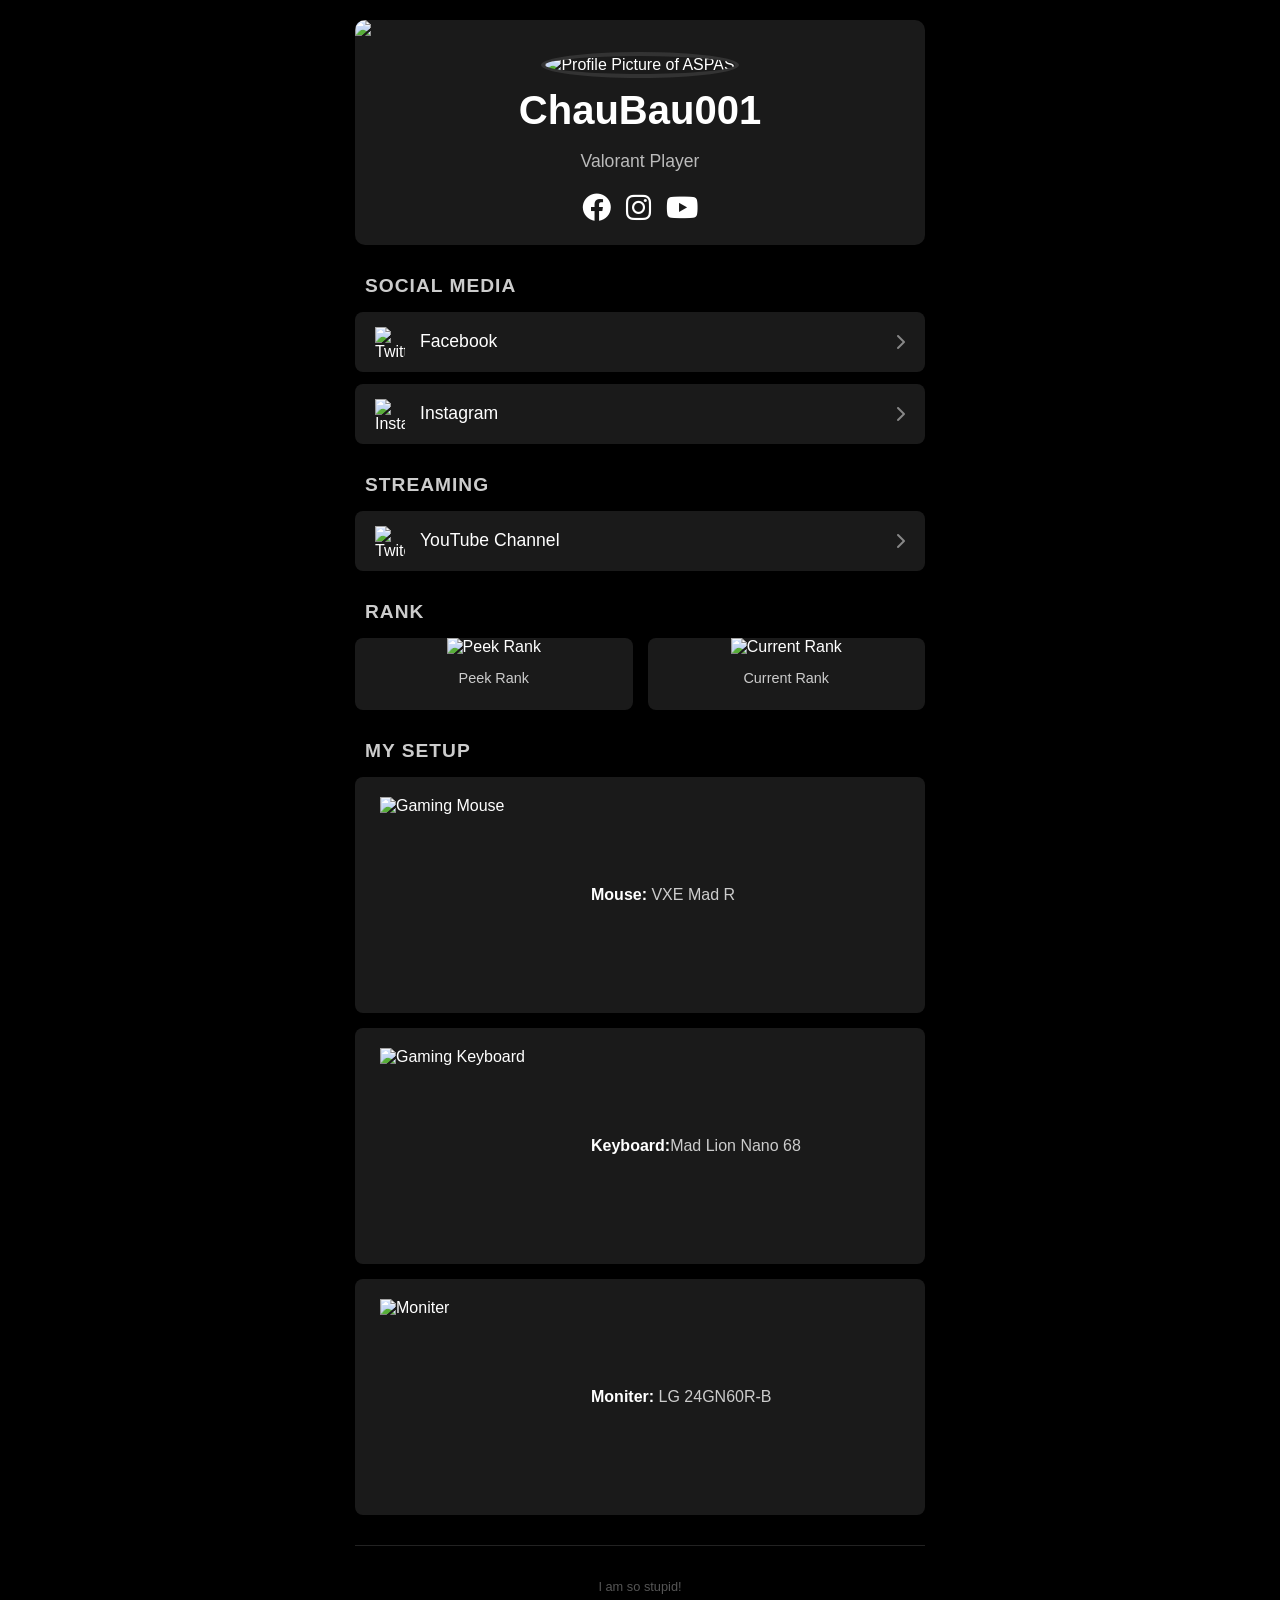
==== index.html @ 9842a7d6 "Add files via upload" ====
<!DOCTYPE html>
<html lang="en">
<head>
    <meta charset="UTF-8">
    <meta name="viewport" content="width=device-width, initial-scale=1.0">
    <title>ChauBau001</title>
    <link rel="stylesheet" href="style.css">
    <link rel="stylesheet" href="https://cdnjs.cloudflare.com/ajax/libs/font-awesome/6.0.0-beta3/css/all.min.css">
</head>
<body>
    <div class="container">
        <header class="profile-header">
            <img src="https://media.giphy.com/media/v1.Y2lkPTc5MGI3NjExNnAzNDZuN2w3YjQzc21jbG5iaDZieTc4cjFhYW05NGp6cWQyaWdjYSZlcD12MV9naWZzX3NlYXJjaCZjdD1n/nXsJ1PisHaNwPRmz2m/giphy.gif" alt=" " class="banner-image">
            <div class="profile-info">
                <img src="https://yt3.googleusercontent.com/sJL0ijqYindEaPRQF62RNKsatrH18w9IG0KDv1vnXVtsLV7MeM3nm4LYI5DxP1BzamYHtDTQ=s160-c-k-c0x00ffffff-no-rj" alt="Profile Picture of ASPAS" class="profile-picture">
                <h1>ChauBau001</h1>
                <p class="tagline">Valorant Player</p>
                <div class="social-links">
                    <a href="https://www.facebook.com/tran.uc.minh.chien" target="_blank" aria-label="Facebook"><i class="fab fa-facebook"></i></a>
                    <a href="https://www.instagram.com/chau_bau001" target="_blank" aria-label="Instagram"><i class="fab fa-instagram"></i></a>
                    <a href="https://www.youtube.com/@chaubau6773" target="_blank" aria-label="YouTube"><i class="fab fa-youtube"></i></a>
                    </div>
            </div>
        </header>

        <main class="links-section">
            <section class="link-category">
                <h2 class="category-title">Social Media</h2>
                <a href="https://www.facebook.com/tran.uc.minh.chien" target="_blank" class="link-button">
                    <div class="button-content">
                        <img src="https://img.favpng.com/13/22/2/facebook-scalable-vector-graphics-icon-png-favpng-jfmfMWHVf685LcuKa5WC1jEVK.jpg" alt="Twitter Icon" class="link-icon">
                        <span>Facebook</span>
                    </div>
                    <i class="fas fa-chevron-right arrow-icon"></i>
                </a>
                <a href="https://www.instagram.com/chau_bau001" target="_blank" class="link-button">
                    <div class="button-content">
                        <img src="https://static.vecteezy.com/system/resources/previews/042/148/632/non_2x/instagram-logo-instagram-social-media-icon-free-png.png" alt="Instagram Icon" class="link-icon">
                        <span>Instagram</span>
                    </div>
                    <i class="fas fa-chevron-right arrow-icon"></i>
                </a>
                </section>

            <section class="link-category">
                <h2 class="category-title">Streaming</h2>
                <a href="https://www.youtube.com/@chaubau6773" target="_blank" class="link-button">
                    <div class="button-content">
                        <img src="https://img.freepik.com/premium-vector/youtube-icon-illustration-youtube-app-logo-social-media-icon_561158-3674.jpg" alt="Twitch Icon" class="link-icon">
                        <span>YouTube Channel</span>
                    </div>
                    <i class="fas fa-chevron-right arrow-icon"></i>
                </a>
                </section>

            <section class="link-category">
                <h2 class="category-title">Rank</h2>
                <div class="video-grid">
                    <div class="video-item">
                        <img src="https://trackercdn.com/cdn/tracker.gg/valorant/icons/tiersv2/26.png" alt="Peek Rank" class="Rank">
                        <p class="video-title">Peek Rank</p>
                    </div>
                    <div class="video-item">
                        <img src="https://trackercdn.com/cdn/tracker.gg/valorant/icons/tiersv2/15.png" alt="Current Rank" class="Rank">
                        <p class="video-title">Current Rank</p>
                    </div>
                    </div>
            </section>

            <section class="link-category">
                <h2 class="category-title">My Setup</h2>
                <div class="gear-list">
                    <div class="gear-item">
                        <img src="https://www.atk.store/cdn/shop/files/VXE_MAD_R_White.jpg?v=1741849048" alt="Gaming Mouse" class="gear-icon">
                        <p><strong>Mouse:</strong> VXE Mad R</p>
                    </div>
                    <div class="gear-item">
                        <img src="https://product.hstatic.net/200000637319/product/switch_silver__1__a4b9f1247d38402daa3e3c3bc19ee774_master.jpg" alt="Gaming Keyboard" class="gear-icon">
                        <p><strong>Keyboard:</strong>Mad Lion Nano 68</p>
                    </div>
                    <div class="gear-item">
                        <img src="https://hanoicomputercdn.com/media/product/70736_man_hinh_lg_24gn60r_850x850_4.jpg" alt="Moniter" class="gear-icon">
                        <p><strong>Moniter:</strong> LG 24GN60R-B</p>
                    </div>
                    </div>
            </section>

            </main>

        <footer class="site-footer">
            <p>I am so stupid!</p>
        </footer>
    </div>
</body>
</html>
---- style.css ----
/* Basic Resets & Body Styling */
body {
    margin: 0;
    font-family: -apple-system, BlinkMacSystemFont, "Segoe UI", Roboto, Helvetica, Arial, sans-serif;
    background-color: #000; /* Deep black background */
    color: #fff; /* White text for contrast */
    display: flex; /* Use flexbox to center content vertically */
    justify-content: center; /* Center horizontally */
    min-height: 100vh; /* Ensure body takes full viewport height */
    padding: 20px 0; /* Add some vertical padding */
    box-sizing: border-box; /* Include padding in element's total width and height */

    /* --- FIXES START HERE --- */
    background-image: url('https://media.giphy.com/media/v1.Y2lkPTc5MGI3NjExb3V0OWdwdno1b2ZueWZhdzNqZjFrdXpqdDF1NTdyejN4dzc4bW9ncyZlcD12MV9naWZzX3NlYXJjaCZjdD1n/RlwF2vFb4y7bDnWvcO/giphy.gif');
    background-size: cover; /* Corrected property name */
    background-repeat: no-repeat; /* Added to prevent tiling */
    background-position: center center; /* Added to center the image */
    background-attachment: fixed; /* Optional: Keeps the background fixed on scroll */
    /* --- FIXES END HERE --- */
}

/* Main Container */
.container {
    width: 100%;
    max-width: 600px; /* Adjust as needed, based on typical link-in-bio pages */
    margin: 0 auto; /* Center the container */
    padding: 0 15px; /* Horizontal padding for smaller screens */
    box-sizing: border-box;
}

/* Header Section (Banner, Profile Info) */
.profile-header {
    text-align: center;
    margin-bottom: 30px;
    background-color: #1a1a1a; /* Dark background for header */
    border-radius: 10px;
    overflow: hidden; /* Ensures banner image respects border-radius */
    padding-bottom: 20px; /* Padding inside the header */
}

.banner-image {
    width: 100%;
    height: auto; /* Maintain aspect ratio */
    display: block; /* Remove extra space below image */
    margin-bottom: 20px;
}

.profile-picture {
    width: 120px; /* Size of the circular profile picture */
    height: 120px;
    border-radius: 50%; /* Makes it circular */
    border: 4px solid #333; /* A slight border around the pic */
    object-fit: cover; /* Ensures image covers the circle without distortion */
    margin-top: -40px; /* Pulls the image up over the banner */
    position: relative; /* Allows z-index */
    z-index: 2; /* Ensures it's above other elements if layered */
}

.profile-info h1 {
    font-size: 2.5em;
    margin: 10px 0 5px;
    color: #fff;
}

.tagline {
    font-size: 1.1em;
    color: #bbb;
    margin-bottom: 20px;
}

.social-links {
    display: flex;
    justify-content: center;
    gap: 15px; /* Space between icons */
    margin-top: 15px;
}

.social-links a {
    color: #fff;
    font-size: 1.8em;
    transition: color 0.3s ease; /* Smooth hover effect */
}

.social-links a:hover {
    color: #00aaff; /* Example hover color for social icons */
}

/* Main Links Section */
.links-section {
    margin-bottom: 30px;
}

.link-category {
    margin-bottom: 30px;
}

.category-title {
    font-size: 1.2em;
    color: #ccc;
    text-transform: uppercase;
    letter-spacing: 1px;
    margin-bottom: 15px;
    padding-left: 10px; /* Indent titles slightly */
}

.link-button {
    display: flex;
    align-items: center;
    justify-content: space-between; /* Pushes icon/text to left, arrow to right */
    background-color: #1a1a1a; /* Darker background for buttons */
    color: #fff;
    text-decoration: none; /* Remove underline from links */
    padding: 15px 20px;
    margin-bottom: 12px; /* Space between buttons */
    border-radius: 8px; /* Slightly rounded corners */
    transition: background-color 0.3s ease, transform 0.2s ease;
}

.link-button:hover {
    background-color: #2a2a2a; /* Lighter on hover */
    transform: translateY(-2px); /* Slight lift effect */
}

.link-button .button-content {
    display: flex;
    align-items: center;
    gap: 15px; /* Space between icon and text */
}

.link-icon {
    width: 30px; /* Size of the icon images within buttons */
    height: 30px;
    object-fit: contain; /* Ensures icon fits without distortion */
}

.link-button span {
    font-size: 1.1em;
    font-weight: 500;
}

.arrow-icon {
    font-size: 1em;
    color: #888; /* Dimmed arrow */
}

/* Video Grid Section (example styling) */
.video-grid {
    display: grid;
    grid-template-columns: repeat(auto-fit, minmax(150px, 1fr)); /* Responsive grid */
    gap: 15px;
}

.video-item {
    background-color: #1a1a1a;
    border-radius: 8px;
    overflow: hidden;
    text-align: center;
    padding-bottom: 10px;
}

.video-thumbnail {
    width: 100%;
    height: 100px; /* Fixed height for thumbnails, adjust as needed */
    object-fit: cover;
    display: block;
    margin-bottom: 5px;
}

.video-title {
    font-size: 0.9em;
    color: #ccc;
    padding: 0 10px;
    white-space: nowrap;
    overflow: hidden;
    text-overflow: ellipsis;
}

/* Gear List Section (example styling) */
.gear-list {
    display: flex;
    flex-direction: column;
    gap: 15px;
}

.gear-item {
    display: flex;
    align-items: center;
    background-color: #1a1a1a;
    border-radius: 8px;
    padding: 20px 25px;
}

.gear-icon {
    width: 196px;
    height: 196px;
    object-fit: contain;
    margin-right: 15px;
}

.gear-item p {
    margin: 0;
    font-size: 1em;
    color: #ccc;
}

.gear-item strong {
    color: #fff;
}


/* Footer */
.site-footer {
    text-align: center;
    font-size: 0.8em;
    color: #555;
    padding: 20px 0;
    margin-top: 30px;
    border-top: 1px solid #222; /* A subtle separator */
}

/* Responsive adjustments for smaller screens (if needed, though base is mobile-friendly) */
@media (max-width: 1080px) {
    .profile-info h1 {
        font-size: 2em;
    }
    .tagline {
        font-size: 1em;
    }
    .link-button {
        padding: 12px 15px;
    }
    .link-button span {
        font-size: 1em;
    }
    .social-links a {
        font-size: 1.5em;
    }
}
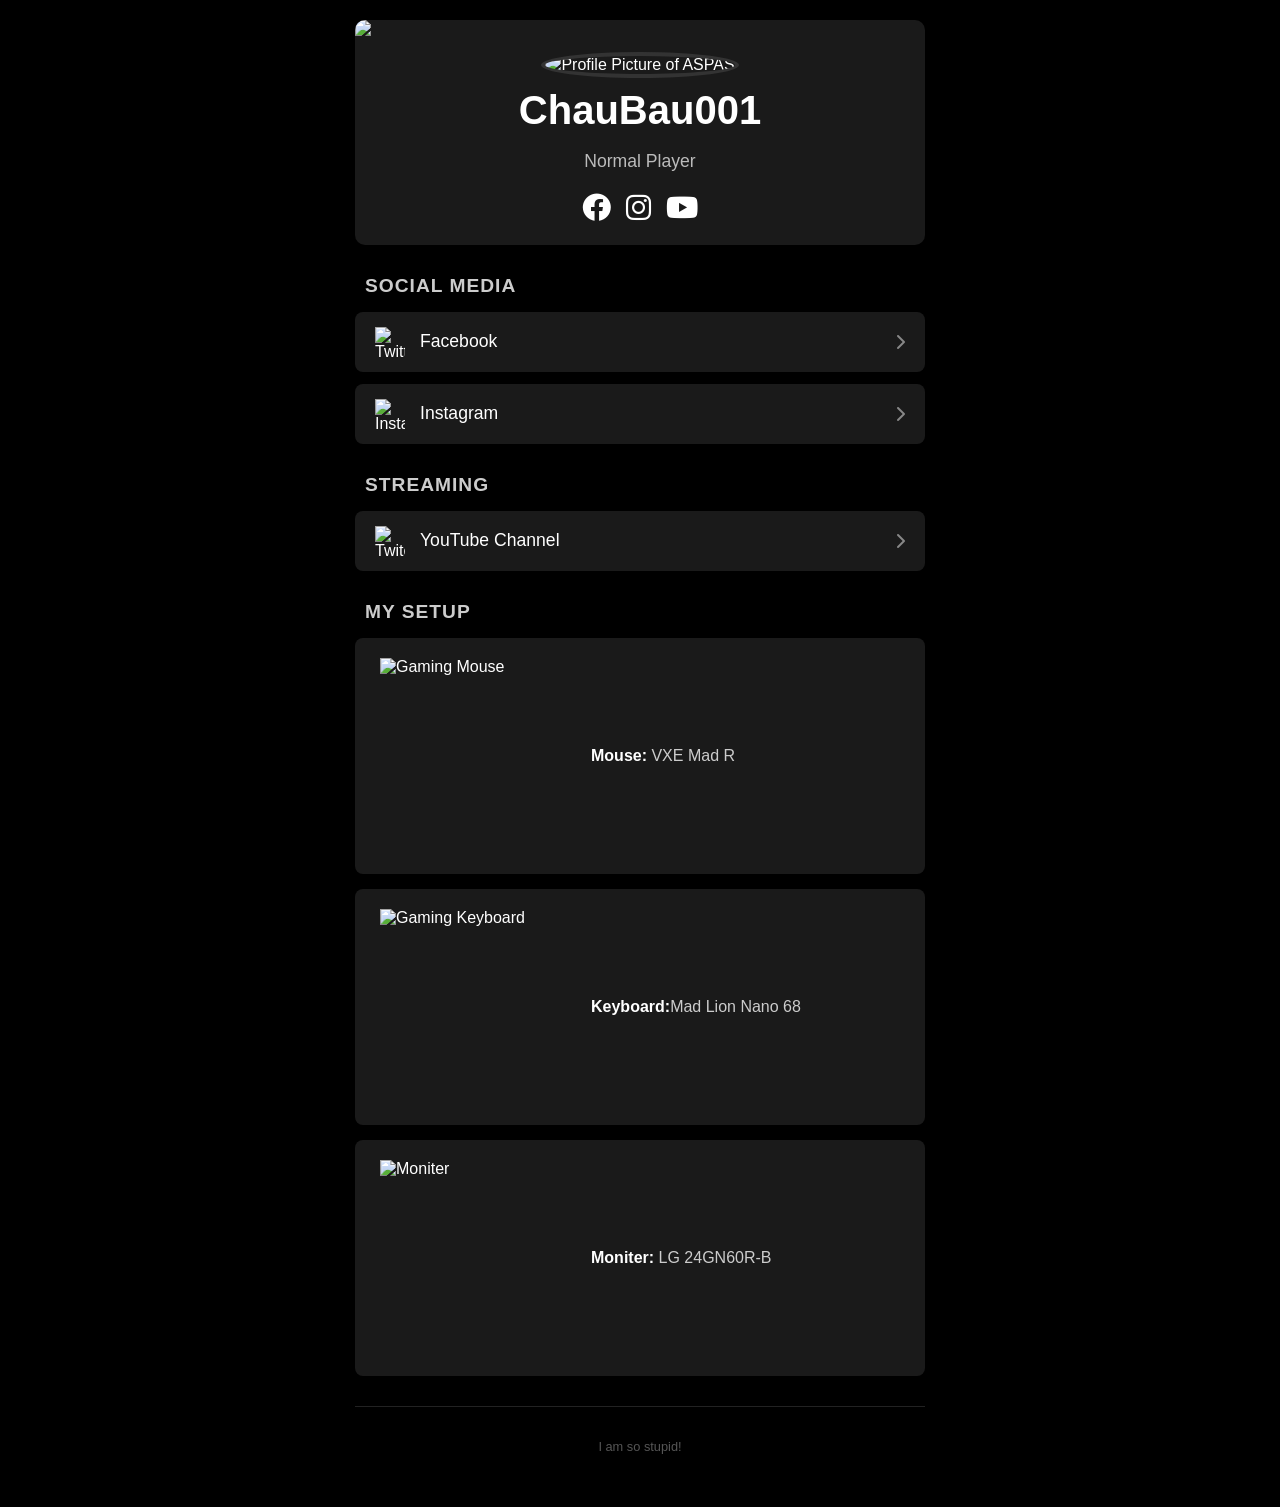
==== commit 846ab366: "Update index.html" ====
--- a/index.html
+++ b/index.html
@@ -14,7 +14,7 @@
             <div class="profile-info">
                 <img src="https://yt3.googleusercontent.com/sJL0ijqYindEaPRQF62RNKsatrH18w9IG0KDv1vnXVtsLV7MeM3nm4LYI5DxP1BzamYHtDTQ=s160-c-k-c0x00ffffff-no-rj" alt="Profile Picture of ASPAS" class="profile-picture">
                 <h1>ChauBau001</h1>
-                <p class="tagline">Valorant Player</p>
+                <p class="tagline">Normal Player</p>
                 <div class="social-links">
                     <a href="https://www.facebook.com/tran.uc.minh.chien" target="_blank" aria-label="Facebook"><i class="fab fa-facebook"></i></a>
                     <a href="https://www.instagram.com/chau_bau001" target="_blank" aria-label="Instagram"><i class="fab fa-instagram"></i></a>
@@ -54,20 +54,6 @@
                 </section>
 
             <section class="link-category">
-                <h2 class="category-title">Rank</h2>
-                <div class="video-grid">
-                    <div class="video-item">
-                        <img src="https://trackercdn.com/cdn/tracker.gg/valorant/icons/tiersv2/26.png" alt="Peek Rank" class="Rank">
-                        <p class="video-title">Peek Rank</p>
-                    </div>
-                    <div class="video-item">
-                        <img src="https://trackercdn.com/cdn/tracker.gg/valorant/icons/tiersv2/15.png" alt="Current Rank" class="Rank">
-                        <p class="video-title">Current Rank</p>
-                    </div>
-                    </div>
-            </section>
-
-            <section class="link-category">
                 <h2 class="category-title">My Setup</h2>
                 <div class="gear-list">
                     <div class="gear-item">
@@ -92,4 +78,4 @@
         </footer>
     </div>
 </body>
-</html>+</html>
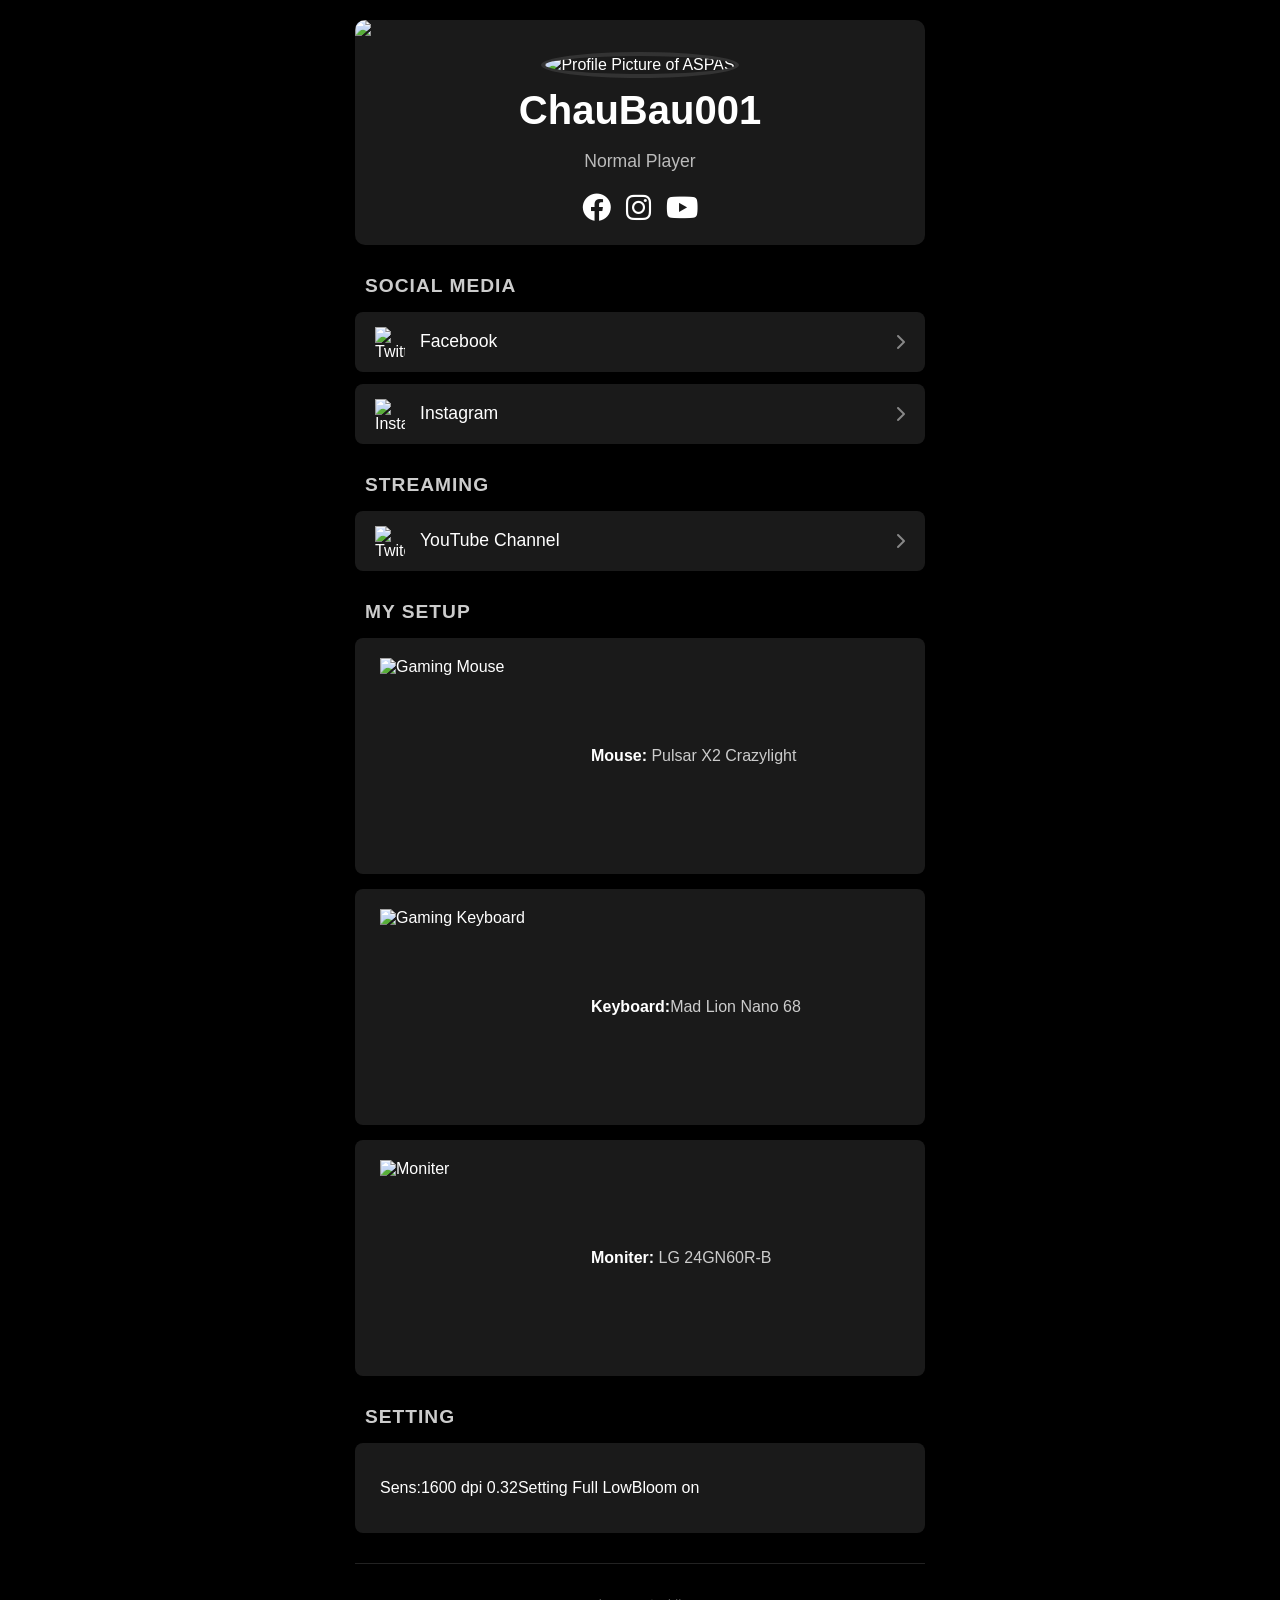
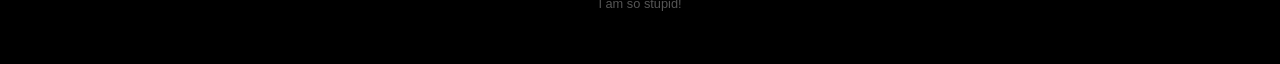
==== commit dbcc7aac: "Add files via upload" ====
--- a/index.html
+++ b/index.html
@@ -6,6 +6,7 @@
     <title>ChauBau001</title>
     <link rel="stylesheet" href="style.css">
     <link rel="stylesheet" href="https://cdnjs.cloudflare.com/ajax/libs/font-awesome/6.0.0-beta3/css/all.min.css">
+    <link rel="icon" href="https://cmsassets.rgpub.io/sanity/images/dsfx7636/game_data/8207dec024cbac83685eb14379055e25d8c3bbed-128x128.png?auto=format&fit=crop&q=80&h=64&w=64&crop=center">
 </head>
 <body>
     <div class="container">
@@ -57,8 +58,8 @@
                 <h2 class="category-title">My Setup</h2>
                 <div class="gear-list">
                     <div class="gear-item">
-                        <img src="https://www.atk.store/cdn/shop/files/VXE_MAD_R_White.jpg?v=1741849048" alt="Gaming Mouse" class="gear-icon">
-                        <p><strong>Mouse:</strong> VXE Mad R</p>
+                        <img src="https://www.phongcachxanh.vn/cdn/shop/files/chu-t-khong-day-sieu-nh-pulsar-x2-crazylight-di-kem-dongle-8k-42955823022325.jpg?v=1738729811&width=800" alt="Gaming Mouse" class="gear-icon">
+                        <p><strong>Mouse:</strong> Pulsar X2 Crazylight</p>
                     </div>
                     <div class="gear-item">
                         <img src="https://product.hstatic.net/200000637319/product/switch_silver__1__a4b9f1247d38402daa3e3c3bc19ee774_master.jpg" alt="Gaming Keyboard" class="gear-icon">
@@ -70,6 +71,14 @@
                     </div>
                     </div>
             </section>
+            <section>
+                <h2 class="category-title">Setting</h2>
+                <div class="setting-game">
+                    <p>Sens:1600 dpi 0.32</p>
+                    <p>Setting Full Low</p>
+                    <p>Bloom on</p>
+                </div>
+            </section>
 
             </main>
 
@@ -78,4 +87,4 @@
         </footer>
     </div>
 </body>
-</html>
+</html>
--- a/style.css
+++ b/style.css
@@ -235,4 +235,12 @@
     .social-links a {
         font-size: 1.5em;
     }
-}+}
+.setting-game {
+    color: #fff;
+    display: flex;
+    align-items: center;
+    background-color: #1a1a1a;
+    border-radius: 8px;
+    padding: 20px 25px;
+}
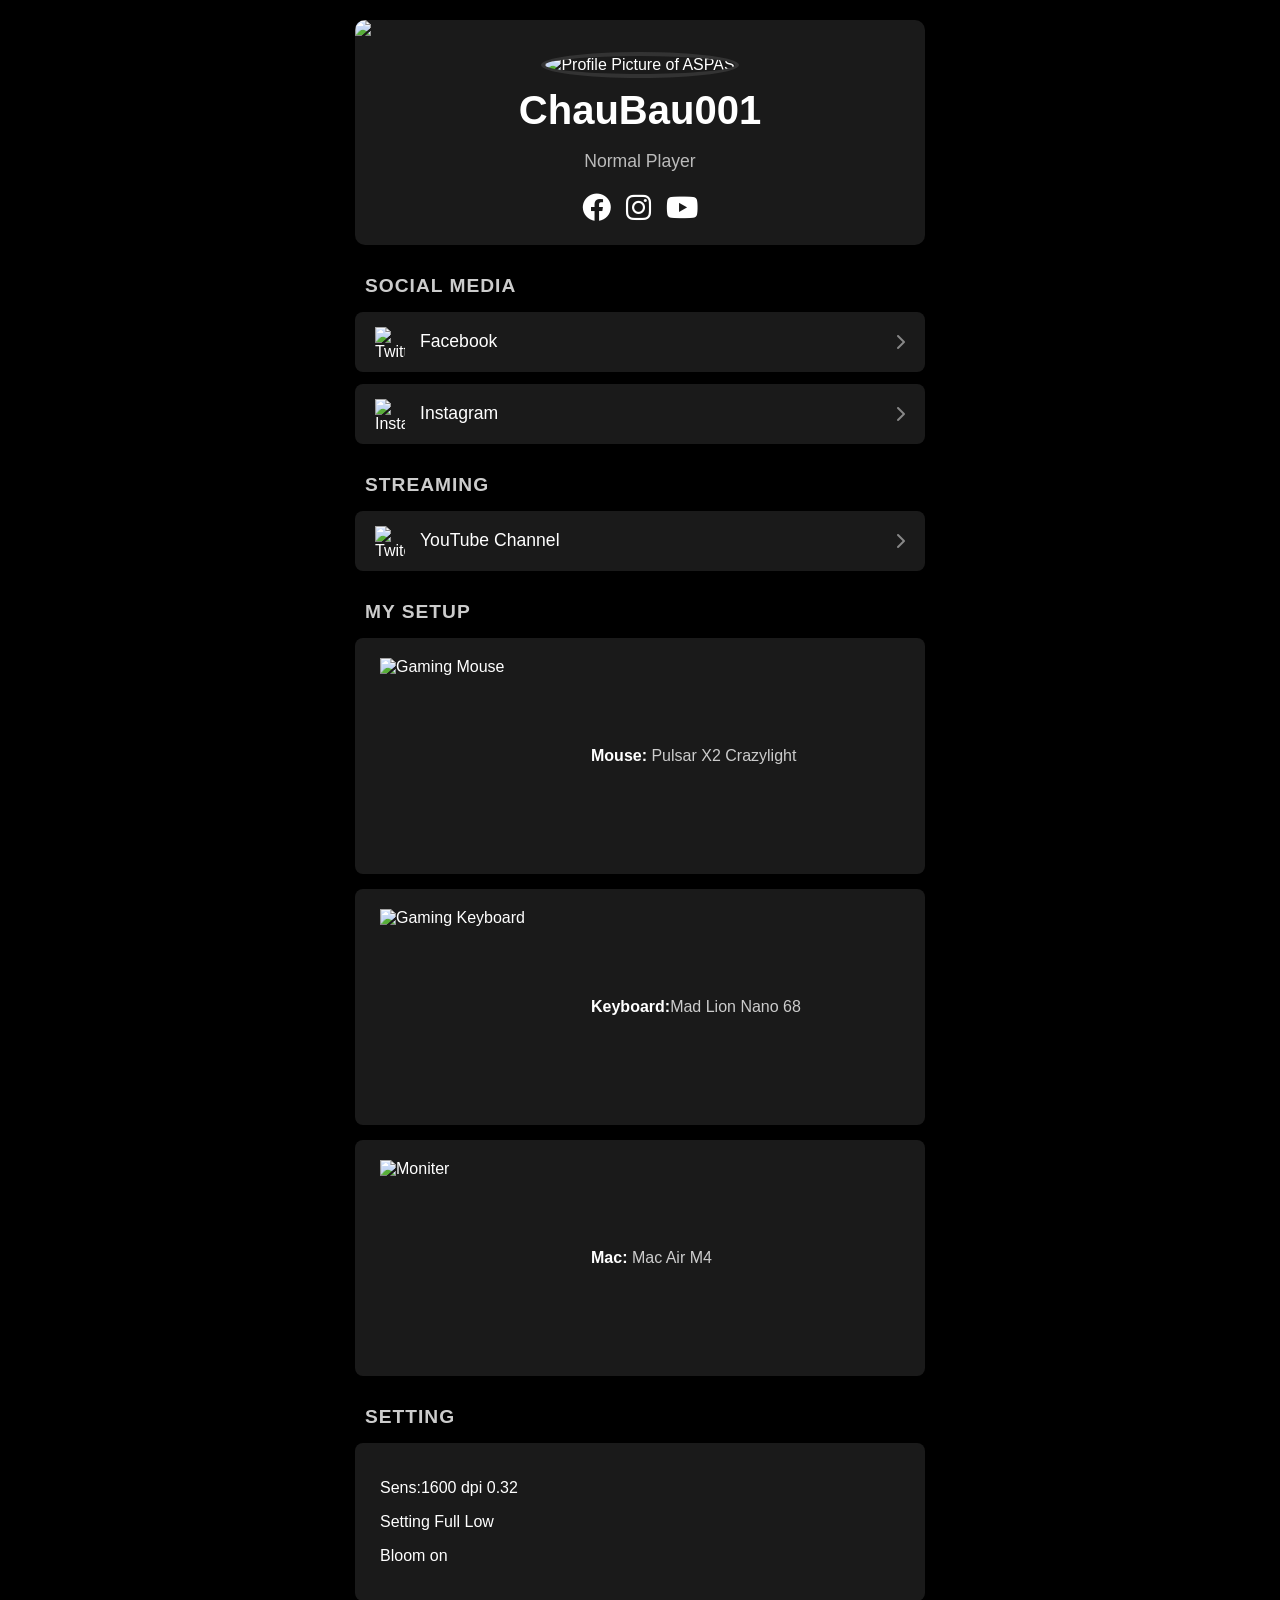
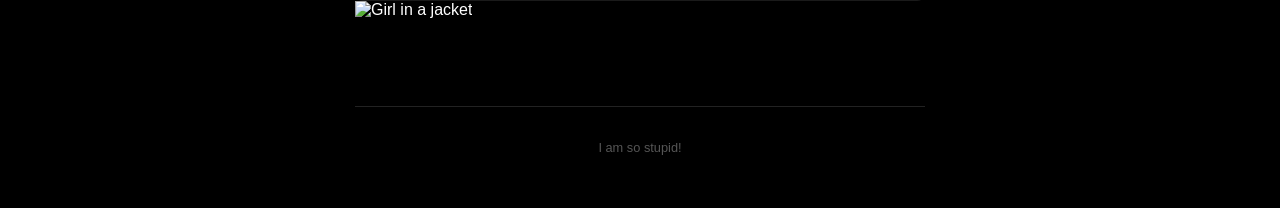
==== commit 3afb55f0: "Update index.html" ====
--- a/index.html
+++ b/index.html
@@ -66,17 +66,24 @@
                         <p><strong>Keyboard:</strong>Mad Lion Nano 68</p>
                     </div>
                     <div class="gear-item">
-                        <img src="https://hanoicomputercdn.com/media/product/70736_man_hinh_lg_24gn60r_850x850_4.jpg" alt="Moniter" class="gear-icon">
-                        <p><strong>Moniter:</strong> LG 24GN60R-B</p>
+                        <img src="https://maccenter.vn/App_Images/MacBookAir-13-M4.jpg" alt="Moniter" class="gear-icon">
+                        <p><strong>Mac:</strong> Mac Air M4</p>
                     </div>
                     </div>
             </section>
             <section>
                 <h2 class="category-title">Setting</h2>
                 <div class="setting-game">
+                    <box>
                     <p>Sens:1600 dpi 0.32</p>
                     <p>Setting Full Low</p>
                     <p>Bloom on</p>
+                    </box>
+                </div>
+            </section>
+            <section>
+                <div class="pic">
+                    <img src="https://scontent.fsgn8-3.fna.fbcdn.net/v/t39.30808-6/571164248_810332185296946_3546185557571754326_n.jpg?stp=cp6_dst-jpg_tt6&_nc_cat=110&ccb=1-7&_nc_sid=a5f93a&_nc_ohc=8bOvSBz8xsUQ7kNvwGMRXbu&_nc_oc=AdnsmTMc3RTdehjRFlb5zhxzR6vYq0dDapCFrVfeKmYP0satBdk4-h-LKEbeqm20eP8&_nc_zt=23&_nc_ht=scontent.fsgn8-3.fna&_nc_gid=Yii8j255YbR6f60V-NOlVA&oh=00_AfiCxgEoM44jK3PsipzxVL3mqSuWRQ22gdDzMJnxlk_AsA&oe=691948F5" alt="Girl in a jacket" width="570" height="600">
                 </div>
             </section>
 
@@ -87,4 +94,4 @@
         </footer>
     </div>
 </body>
-</html>+</html>
--- a/style.css
+++ b/style.css
@@ -1,246 +1,261 @@
-/* Basic Resets & Body Styling */
-body {
-    margin: 0;
-    font-family: -apple-system, BlinkMacSystemFont, "Segoe UI", Roboto, Helvetica, Arial, sans-serif;
-    background-color: #000; /* Deep black background */
-    color: #fff; /* White text for contrast */
-    display: flex; /* Use flexbox to center content vertically */
-    justify-content: center; /* Center horizontally */
-    min-height: 100vh; /* Ensure body takes full viewport height */
-    padding: 20px 0; /* Add some vertical padding */
-    box-sizing: border-box; /* Include padding in element's total width and height */
-
-    /* --- FIXES START HERE --- */
-    background-image: url('https://media.giphy.com/media/v1.Y2lkPTc5MGI3NjExb3V0OWdwdno1b2ZueWZhdzNqZjFrdXpqdDF1NTdyejN4dzc4bW9ncyZlcD12MV9naWZzX3NlYXJjaCZjdD1n/RlwF2vFb4y7bDnWvcO/giphy.gif');
-    background-size: cover; /* Corrected property name */
-    background-repeat: no-repeat; /* Added to prevent tiling */
-    background-position: center center; /* Added to center the image */
-    background-attachment: fixed; /* Optional: Keeps the background fixed on scroll */
-    /* --- FIXES END HERE --- */
-}
-
-/* Main Container */
-.container {
-    width: 100%;
-    max-width: 600px; /* Adjust as needed, based on typical link-in-bio pages */
-    margin: 0 auto; /* Center the container */
-    padding: 0 15px; /* Horizontal padding for smaller screens */
-    box-sizing: border-box;
-}
-
-/* Header Section (Banner, Profile Info) */
-.profile-header {
-    text-align: center;
-    margin-bottom: 30px;
-    background-color: #1a1a1a; /* Dark background for header */
-    border-radius: 10px;
-    overflow: hidden; /* Ensures banner image respects border-radius */
-    padding-bottom: 20px; /* Padding inside the header */
-}
-
-.banner-image {
-    width: 100%;
-    height: auto; /* Maintain aspect ratio */
-    display: block; /* Remove extra space below image */
-    margin-bottom: 20px;
-}
-
-.profile-picture {
-    width: 120px; /* Size of the circular profile picture */
-    height: 120px;
-    border-radius: 50%; /* Makes it circular */
-    border: 4px solid #333; /* A slight border around the pic */
-    object-fit: cover; /* Ensures image covers the circle without distortion */
-    margin-top: -40px; /* Pulls the image up over the banner */
-    position: relative; /* Allows z-index */
-    z-index: 2; /* Ensures it's above other elements if layered */
-}
-
-.profile-info h1 {
-    font-size: 2.5em;
-    margin: 10px 0 5px;
-    color: #fff;
-}
-
-.tagline {
-    font-size: 1.1em;
-    color: #bbb;
-    margin-bottom: 20px;
-}
-
-.social-links {
-    display: flex;
-    justify-content: center;
-    gap: 15px; /* Space between icons */
-    margin-top: 15px;
-}
-
-.social-links a {
-    color: #fff;
-    font-size: 1.8em;
-    transition: color 0.3s ease; /* Smooth hover effect */
-}
-
-.social-links a:hover {
-    color: #00aaff; /* Example hover color for social icons */
-}
-
-/* Main Links Section */
-.links-section {
-    margin-bottom: 30px;
-}
-
-.link-category {
-    margin-bottom: 30px;
-}
-
-.category-title {
-    font-size: 1.2em;
-    color: #ccc;
-    text-transform: uppercase;
-    letter-spacing: 1px;
-    margin-bottom: 15px;
-    padding-left: 10px; /* Indent titles slightly */
-}
-
-.link-button {
-    display: flex;
-    align-items: center;
-    justify-content: space-between; /* Pushes icon/text to left, arrow to right */
-    background-color: #1a1a1a; /* Darker background for buttons */
-    color: #fff;
-    text-decoration: none; /* Remove underline from links */
-    padding: 15px 20px;
-    margin-bottom: 12px; /* Space between buttons */
-    border-radius: 8px; /* Slightly rounded corners */
-    transition: background-color 0.3s ease, transform 0.2s ease;
-}
-
-.link-button:hover {
-    background-color: #2a2a2a; /* Lighter on hover */
-    transform: translateY(-2px); /* Slight lift effect */
-}
-
-.link-button .button-content {
-    display: flex;
-    align-items: center;
-    gap: 15px; /* Space between icon and text */
-}
-
-.link-icon {
-    width: 30px; /* Size of the icon images within buttons */
-    height: 30px;
-    object-fit: contain; /* Ensures icon fits without distortion */
-}
-
-.link-button span {
-    font-size: 1.1em;
-    font-weight: 500;
-}
-
-.arrow-icon {
-    font-size: 1em;
-    color: #888; /* Dimmed arrow */
-}
-
-/* Video Grid Section (example styling) */
-.video-grid {
-    display: grid;
-    grid-template-columns: repeat(auto-fit, minmax(150px, 1fr)); /* Responsive grid */
-    gap: 15px;
-}
-
-.video-item {
-    background-color: #1a1a1a;
-    border-radius: 8px;
-    overflow: hidden;
-    text-align: center;
-    padding-bottom: 10px;
-}
-
-.video-thumbnail {
-    width: 100%;
-    height: 100px; /* Fixed height for thumbnails, adjust as needed */
-    object-fit: cover;
-    display: block;
-    margin-bottom: 5px;
-}
-
-.video-title {
-    font-size: 0.9em;
-    color: #ccc;
-    padding: 0 10px;
-    white-space: nowrap;
-    overflow: hidden;
-    text-overflow: ellipsis;
-}
-
-/* Gear List Section (example styling) */
-.gear-list {
-    display: flex;
-    flex-direction: column;
-    gap: 15px;
-}
-
-.gear-item {
-    display: flex;
-    align-items: center;
-    background-color: #1a1a1a;
-    border-radius: 8px;
-    padding: 20px 25px;
-}
-
-.gear-icon {
-    width: 196px;
-    height: 196px;
-    object-fit: contain;
-    margin-right: 15px;
-}
-
-.gear-item p {
-    margin: 0;
-    font-size: 1em;
-    color: #ccc;
-}
-
-.gear-item strong {
-    color: #fff;
-}
-
-
-/* Footer */
-.site-footer {
-    text-align: center;
-    font-size: 0.8em;
-    color: #555;
-    padding: 20px 0;
-    margin-top: 30px;
-    border-top: 1px solid #222; /* A subtle separator */
-}
-
-/* Responsive adjustments for smaller screens (if needed, though base is mobile-friendly) */
-@media (max-width: 1080px) {
-    .profile-info h1 {
-        font-size: 2em;
-    }
-    .tagline {
-        font-size: 1em;
-    }
-    .link-button {
-        padding: 12px 15px;
-    }
-    .link-button span {
-        font-size: 1em;
-    }
-    .social-links a {
-        font-size: 1.5em;
-    }
-}
-.setting-game {
-    color: #fff;
-    display: flex;
-    align-items: center;
-    background-color: #1a1a1a;
-    border-radius: 8px;
-    padding: 20px 25px;
-}
+/* Basic Resets & Body Styling */
+body {
+    margin: 0;
+    font-family: -apple-system, BlinkMacSystemFont, "Segoe UI", Roboto, Helvetica, Arial, sans-serif;
+    background-color: #000; /* Deep black background */
+    color: #fff; /* White text for contrast */
+    display: flex; /* Use flexbox to center content vertically */
+    justify-content: center; /* Center horizontally */
+    min-height: 100vh; /* Ensure body takes full viewport height */
+    padding: 20px 0; /* Add some vertical padding */
+    box-sizing: border-box; /* Include padding in element's total width and height */
+
+    /* --- FIXES START HERE --- */
+    background-image: url('https://media2.giphy.com/media/v1.Y2lkPTc5MGI3NjExNWNiYW54cmV1M2wyZnNuZm56M2JwbW5zdWEwM2MxNXZkcTk1dHMxNCZlcD12MV9pbnRlcm5hbF9naWZfYnlfaWQmY3Q9Zw/Byour3OgR0nWnRR6Tc/giphy.gif');
+    background-size: cover; /* Corrected property name */
+    background-repeat: no-repeat; /* Added to prevent tiling */
+    background-position: center center; /* Added to center the image */
+    background-attachment: fixed; /* Optional: Keeps the background fixed on scroll */
+    /* --- FIXES END HERE --- */
+}
+
+/* Main Container */
+.container {
+    width: 100%;
+    max-width: 600px; /* Adjust as needed, based on typical link-in-bio pages */
+    margin: 0 auto; /* Center the container */
+    padding: 0 15px; /* Horizontal padding for smaller screens */
+    box-sizing: border-box;
+}
+
+/* Header Section (Banner, Profile Info) */
+.profile-header {
+    text-align: center;
+    margin-bottom: 30px;
+    background-color: #1a1a1a; /* Dark background for header */
+    border-radius: 10px;
+    overflow: hidden; /* Ensures banner image respects border-radius */
+    padding-bottom: 20px; /* Padding inside the header */
+}
+
+.banner-image {
+    width: 100%;
+    height: auto; /* Maintain aspect ratio */
+    display: block; /* Remove extra space below image */
+    margin-bottom: 20px;
+}
+
+.profile-picture {
+    width: 120px; /* Size of the circular profile picture */
+    height: 120px;
+    border-radius: 50%; /* Makes it circular */
+    border: 4px solid #333; /* A slight border around the pic */
+    object-fit: cover; /* Ensures image covers the circle without distortion */
+    margin-top: -40px; /* Pulls the image up over the banner */
+    position: relative; /* Allows z-index */
+    z-index: 2; /* Ensures it's above other elements if layered */
+}
+
+.profile-info h1 {
+    font-size: 2.5em;
+    margin: 10px 0 5px;
+    color: #fff;
+}
+
+.tagline {
+    font-size: 1.1em;
+    color: #bbb;
+    margin-bottom: 20px;
+}
+
+.social-links {
+    display: flex;
+    justify-content: center;
+    gap: 15px; /* Space between icons */
+    margin-top: 15px;
+}
+
+.social-links a {
+    color: #fff;
+    font-size: 1.8em;
+    transition: color 0.3s ease; /* Smooth hover effect */
+}
+
+.social-links a:hover {
+    color: #00aaff; /* Example hover color for social icons */
+}
+
+/* Main Links Section */
+.links-section {
+    margin-bottom: 30px;
+}
+
+.link-category {
+    margin-bottom: 30px;
+}
+
+.category-title {
+    font-size: 1.2em;
+    color: #ccc;
+    text-transform: uppercase;
+    letter-spacing: 1px;
+    margin-bottom: 15px;
+    padding-left: 10px; /* Indent titles slightly */
+}
+
+.link-button {
+    display: flex;
+    align-items: center;
+    justify-content: space-between; /* Pushes icon/text to left, arrow to right */
+    background-color: #1a1a1a; /* Darker background for buttons */
+    color: #fff;
+    text-decoration: none; /* Remove underline from links */
+    padding: 15px 20px;
+    margin-bottom: 12px; /* Space between buttons */
+    border-radius: 8px; /* Slightly rounded corners */
+    transition: background-color 0.3s ease, transform 0.2s ease;
+}
+
+.link-button:hover {
+    background-color: #2a2a2a; /* Lighter on hover */
+    transform: translateY(-2px); /* Slight lift effect */
+}
+
+.link-button .button-content {
+    display: flex;
+    align-items: center;
+    gap: 15px; /* Space between icon and text */
+}
+
+.link-icon {
+    width: 30px; /* Size of the icon images within buttons */
+    height: 30px;
+    object-fit: contain; /* Ensures icon fits without distortion */
+}
+
+.link-button span {
+    font-size: 1.1em;
+    font-weight: 500;
+}
+
+.arrow-icon {
+    font-size: 1em;
+    color: #888; /* Dimmed arrow */
+}
+
+/* Video Grid Section (example styling) */
+.video-grid {
+    display: grid;
+    grid-template-columns: repeat(auto-fit, minmax(150px, 1fr)); /* Responsive grid */
+    gap: 15px;
+}
+
+.video-item {
+    background-color: #1a1a1a;
+    border-radius: 8px;
+    overflow: hidden;
+    text-align: center;
+    padding-bottom: 10px;
+}
+
+.video-thumbnail {
+    width: 100%;
+    height: 100px; /* Fixed height for thumbnails, adjust as needed */
+    object-fit: cover;
+    display: block;
+    margin-bottom: 5px;
+}
+
+.video-title {
+    font-size: 0.9em;
+    color: #ccc;
+    padding: 0 10px;
+    white-space: nowrap;
+    overflow: hidden;
+    text-overflow: ellipsis;
+}
+
+/* Gear List Section (example styling) */
+.gear-list {
+    display: flex;
+    flex-direction: column;
+    gap: 15px;
+}
+
+.gear-item {
+    display: flex;
+    align-items: center;
+    background-color: #1a1a1a;
+    border-radius: 8px;
+    padding: 20px 25px;
+}
+
+.gear-icon {
+    width: 196px;
+    height: 196px;
+    object-fit: contain;
+    margin-right: 15px;
+}
+
+.gear-item p {
+    margin: 0;
+    font-size: 1em;
+    color: #ccc;
+}
+
+.gear-item strong {
+    color: #fff;
+}
+
+
+/* Footer */
+.site-footer {
+    text-align: center;
+    font-size: 0.8em;
+    color: #555;
+    padding: 20px 0;
+    margin-top: 30px;
+    border-top: 1px solid #222; /* A subtle separator */
+}
+
+/* Responsive adjustments for smaller screens (if needed, though base is mobile-friendly) */
+@media (max-width: 1080px) {
+    .profile-info h1 {
+        font-size: 2em;
+    }
+    .tagline {
+        font-size: 1em;
+    }
+    .link-button {
+        padding: 12px 15px;
+    }
+    .link-button span {
+        font-size: 1em;
+    }
+    .social-links a {
+        font-size: 1.5em;
+    }
+}
+.setting-game {
+    color: #fff;
+    display: flex;
+    align-items: center;
+    background-color: #1a1a1a;
+    border-radius: 8px;
+    padding: 20px 25px;
+    text-shadow: #fff;
+    text-decoration: solid;
+    text-overflow: ellipsis;
+    
+}
+.pic {
+    border-width: 2cm;
+    block-size: 2cm;
+}
+footer {
+    font-size: larger;
+    line-gap-override: var(#1a1a1a);
+    font-kerning: initial;
+    align-self: self-end;
+    color: #000;
+}
